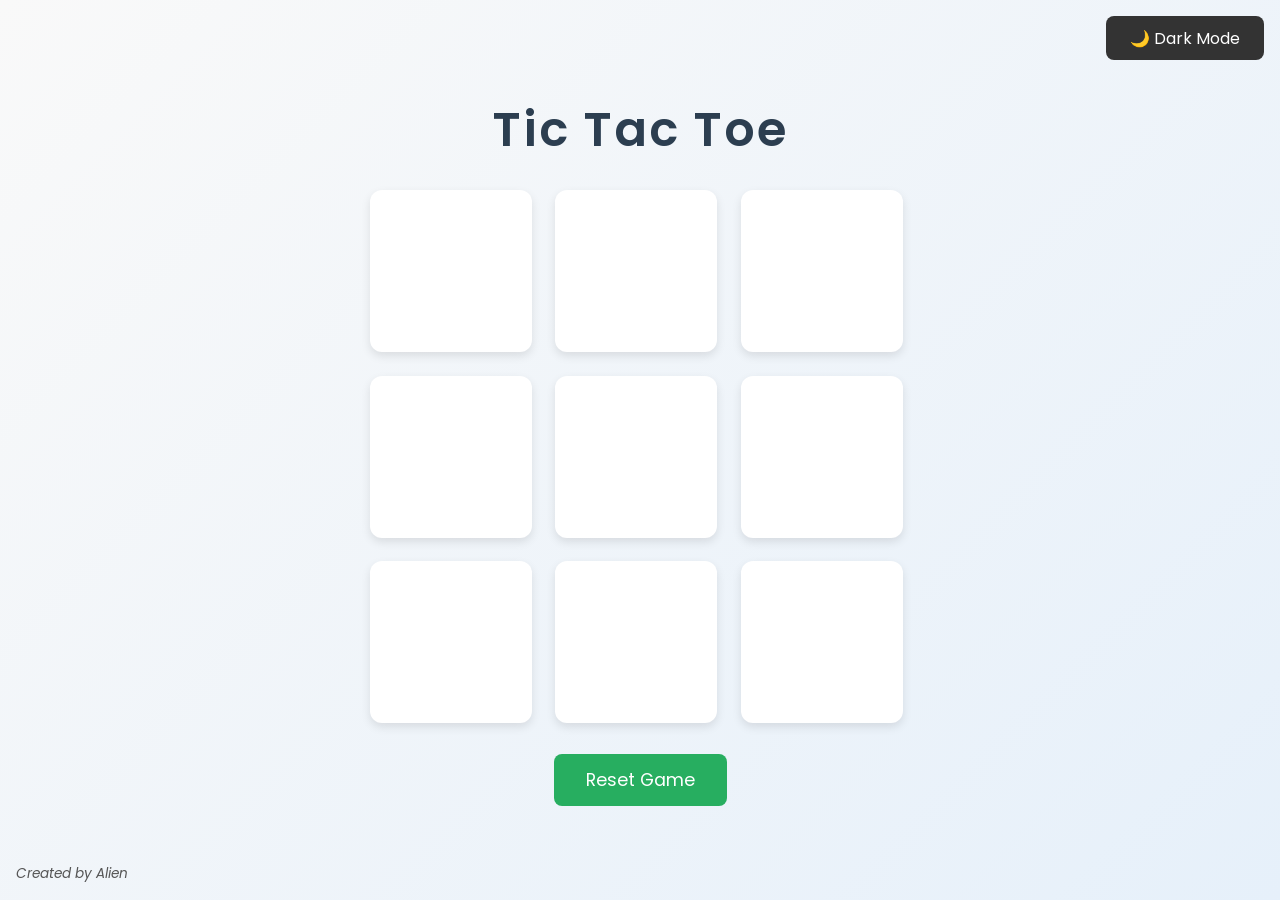
==== TicTacToe/index.html @ a43df576 "Add files via upload" ====
<!DOCTYPE html>
<html lang="en">
  <head>
    <meta charset="UTF-8" />
    <meta name="viewport" content="width=device-width, initial-scale=1.0" />
    <title>Tic-Tac-Toe Game</title>
    <link href="https://fonts.googleapis.com/css2?family=Poppins:wght@400;500;600&display=swap" rel="stylesheet">
    <link rel="stylesheet" href="style.css" />
  </head>
<body>
  <div class="top-bar">
    <button id="theme-btn">🌙 Dark Mode</button>
  </div>

  <div class="msg-container hide">
    <p id="msg">Winner</p>
    <button id="new-btn">New Game</button>
  </div>

  <main>
    <h1>Tic Tac Toe</h1>
    <div class="container">
      <div class="game">
        <button class="box"></button>
        <button class="box"></button>
        <button class="box"></button>
        <button class="box"></button>
        <button class="box"></button>
        <button class="box"></button>
        <button class="box"></button>
        <button class="box"></button>
        <button class="box"></button>
      </div>
    </div>
    <button id="reset-btn">Reset Game</button>
  </main>

  <footer>
    <p>Created by Alien</p>
  </footer>

  <script src="script.js"></script>
</body>

</html>
---- TicTacToe/style.css ----
/* ================= GLOBAL RESET ================= */
* {
  margin: 0;
  padding: 0;
  box-sizing: border-box;
  font-family: "Poppins", sans-serif;
}

/* ================= LIGHT THEME (Default) ================= */
body {
  background: linear-gradient(135deg, #f9f9f9, #e6f0fa);
  color: #2c3e50;
  text-align: center;
  min-height: 100vh;
  display: flex;
  flex-direction: column;
  justify-content: center;
  align-items: center;
  transition: background 0.3s ease, color 0.3s ease;
}

h1 {
  font-size: 3rem;
  margin-bottom: 1.5rem;
  letter-spacing: 2px;
  font-weight: 600;
  color: #2c3e50;
}

/* Game Board */
.container {
  display: flex;
  justify-content: center;
  align-items: center;
}

.game {
  height: 60vmin;
  width: 60vmin;
  display: grid;
  grid-template-columns: repeat(3, 1fr);
  grid-gap: 1rem;
}

.box {
  height: 18vmin;
  width: 18vmin;
  border-radius: 12px;
  border: none;
  background: #ffffff;
  font-size: 8vmin;
  font-weight: bold;
  color: #2980b9; /* Default blue for moves */
  display: flex;
  align-items: center;
  justify-content: center;
  cursor: pointer;
  box-shadow: 0 4px 10px rgba(0,0,0,0.1);
  transition: transform 0.2s ease, background 0.3s ease;
}

.box:hover:not(:disabled) {
  background: #f0f8ff;
  transform: scale(1.05);
}

.box:disabled {
  cursor: not-allowed;
  opacity: 0.85;
}

/* Buttons */
#reset-btn,
#new-btn {
  margin-top: 1.5rem;
  padding: 0.8rem 2rem;
  font-size: 1.1rem;
  background: #27ae60; /* Green buttons */
  color: #fff;
  border-radius: 8px;
  border: none;
  cursor: pointer;
  transition: background 0.3s ease, transform 0.2s ease;
}

#reset-btn:hover,
#new-btn:hover {
  background: #219150;
  transform: translateY(-2px);
}

/* Theme Toggle Button */
.top-bar {
  position: absolute;
  top: 1rem;
  right: 1rem;
}

#theme-btn {
  padding: 0.6rem 1.5rem;
  border: none;
  border-radius: 8px;
  font-size: 1rem;
  cursor: pointer;
  background: #333;
  color: #fff;
  transition: background 0.3s ease, transform 0.2s ease;
}

#theme-btn:hover {
  background: #555;
  transform: translateY(-2px);
}

/* Footer */
footer {
  position: absolute;
  bottom: 1rem;
  left: 1rem;
  font-size: 0.85rem;
  color: #555;
  font-style: italic;
}

/* Winner/Draw Message */
#msg {
  font-size: 2rem;
  font-weight: 600;
  color: #2c3e50;
}

.msg-container {
  position: fixed;
  top: 0;
  left: 0;
  height: 100vh;
  width: 100%;
  background: rgba(255,255,255,0.95);
  display: flex;
  justify-content: center;
  align-items: center;
  flex-direction: column;
  gap: 2rem;
  z-index: 100;
}

.msg-container button {
  background: #2980b9;
}

.msg-container button:hover {
  background: #1f6391;
}

.hide {
  display: none;
}

/* ================= DARK THEME ================= */
body.dark-theme {
  background: linear-gradient(135deg, #0f2027, #203a43, #2c5364);
  color: #f1f1f1;
}

body.dark-theme h1 {
  color: #fdfdfd;
}

body.dark-theme .box {
  background: #1b2a38;
  color: #00d9ff; /* Neon cyan for moves */
  box-shadow: 0 4px 12px rgba(0,0,0,0.6);
}

body.dark-theme .box:hover:not(:disabled) {
  background: #22384d;
}

body.dark-theme #reset-btn,
body.dark-theme #new-btn {
  background: #ff6b6b; /* Red buttons */
}

body.dark-theme #reset-btn:hover,
body.dark-theme #new-btn:hover {
  background: #e63946;
}

body.dark-theme #theme-btn {
  background: #f1f1f1;
  color: #222;
}

body.dark-theme footer {
  color: #bbb;
}

body.dark-theme #msg {
  color: #f1f1f1;
}

body.dark-theme .msg-container {
  background: rgba(0,0,0,0.9);
}

body.dark-theme .msg-container button {
  background: #06d6a0;
}

body.dark-theme .msg-container button:hover {
  background: #04a777;
}
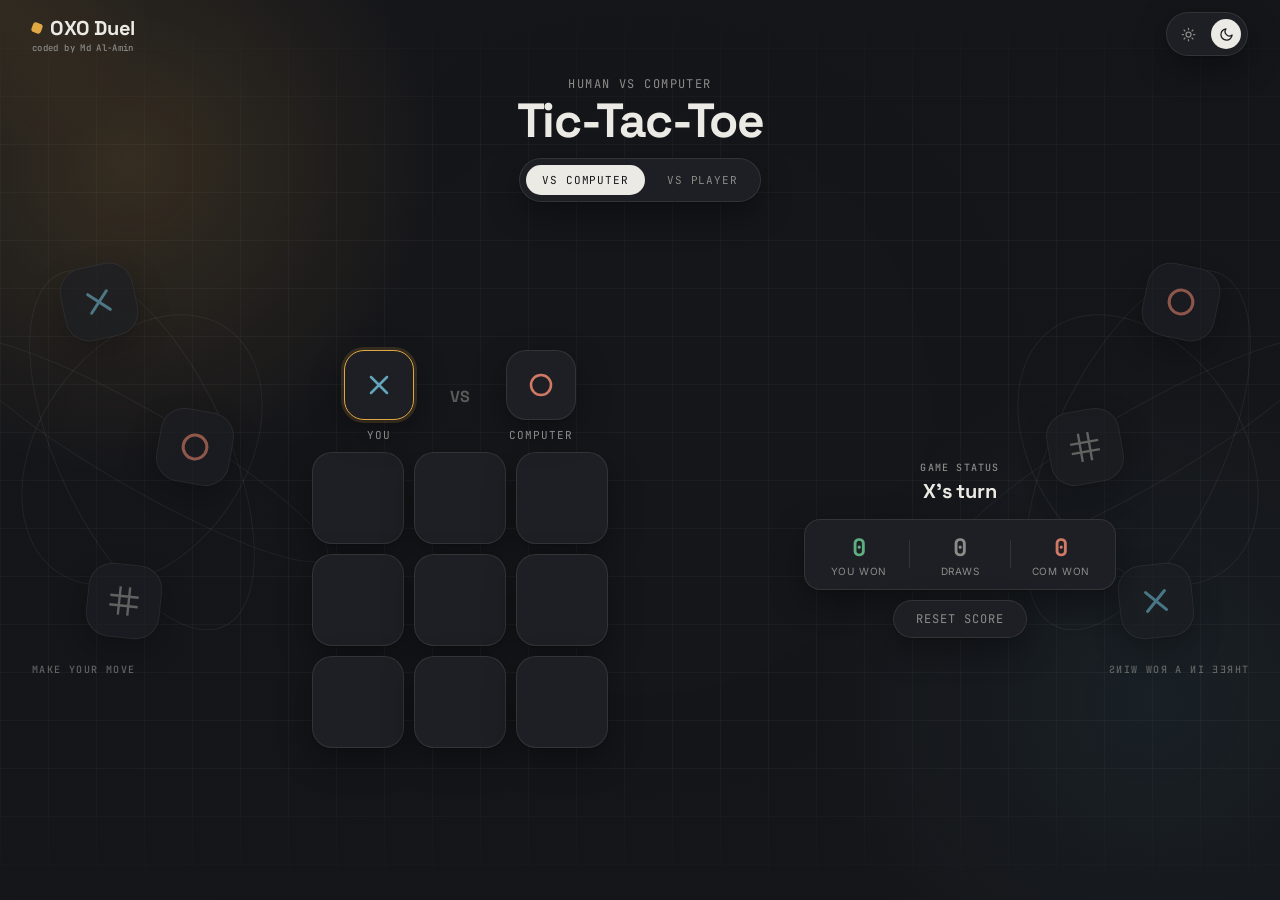
==== commit bcf4e271: "Add files via upload" ====
--- a/TicTacToe/index.html
+++ b/TicTacToe/index.html
@@ -1,45 +1,130 @@
 <!DOCTYPE html>
-<html lang="en">
-  <head>
-    <meta charset="UTF-8" />
-    <meta name="viewport" content="width=device-width, initial-scale=1.0" />
-    <title>Tic-Tac-Toe Game</title>
-    <link href="https://fonts.googleapis.com/css2?family=Poppins:wght@400;500;600&display=swap" rel="stylesheet">
-    <link rel="stylesheet" href="style.css" />
-  </head>
+<html lang="en" data-theme="dark">
+<head>
+<meta charset="UTF-8">
+<meta name="viewport" content="width=device-width, initial-scale=1.0">
+<title>Tic Tac Toe</title>
+<link rel="stylesheet" href="style.css" />
+</head>
+
 <body>
-  <div class="top-bar">
-    <button id="theme-btn">🌙 Dark Mode</button>
+
+<div class="mouse-glow" id="mouse-glow"></div>
+
+<div class="side-art left" aria-hidden="true">
+  <div class="orbit"></div>
+  <div class="orb one">
+    <svg viewBox="0 0 24 24" fill="none" stroke="var(--x)" stroke-width="1.9" stroke-linecap="round"><path d="M6 6l12 12M18 6L6 18"/></svg>
+  </div>
+  <div class="orb two">
+    <svg viewBox="0 0 24 24" fill="none" stroke="var(--o)" stroke-width="1.9"><circle cx="12" cy="12" r="7.5"/></svg>
+  </div>
+  <div class="orb three">
+    <svg viewBox="0 0 24 24" fill="none" stroke="var(--ink-soft)" stroke-width="1.5"><path d="M9 3v18M15 3v18M3 9h18M3 15h18"/></svg>
+  </div>
+  <div class="side-caption">make your move</div>
+</div>
+
+<div class="side-art right" aria-hidden="true">
+  <div class="orbit"></div>
+  <div class="orb one">
+    <svg viewBox="0 0 24 24" fill="none" stroke="var(--o)" stroke-width="1.9"><circle cx="12" cy="12" r="7.5"/></svg>
+  </div>
+  <div class="orb two">
+    <svg viewBox="0 0 24 24" fill="none" stroke="var(--ink-soft)" stroke-width="1.5"><path d="M9 3v18M15 3v18M3 9h18M3 15h18"/></svg>
+  </div>
+  <div class="orb three">
+    <svg viewBox="0 0 24 24" fill="none" stroke="var(--x)" stroke-width="1.9" stroke-linecap="round"><path d="M6 6l12 12M18 6L6 18"/></svg>
+  </div>
+  <div class="side-caption">three in a row wins</div>
+</div>
+
+<div class="topbar">
+  <div class="brand-wrap"><div class="brand"><span class="mark"></span>OXO Duel</div><a class="credit" href="https://github.com/itismdalamin" target="_blank" rel="noopener">coded by Md Al-Amin</a></div>
+  <div class="theme-toggle" role="group" aria-label="Theme switch">
+    <button id="btn-light" aria-label="Light theme">
+      <svg viewBox="0 0 24 24" fill="none" stroke="currentColor" stroke-width="2" stroke-linecap="round"><circle cx="12" cy="12" r="4"/><path d="M12 2v2M12 20v2M4.9 4.9l1.4 1.4M17.7 17.7l1.4 1.4M2 12h2M20 12h2M4.9 19.1l1.4-1.4M17.7 6.3l1.4-1.4"/></svg>
+    </button>
+    <button id="btn-dark" class="active" aria-label="Dark theme">
+      <svg viewBox="0 0 24 24" fill="none" stroke="currentColor" stroke-width="2" stroke-linecap="round" stroke-linejoin="round"><path d="M21 12.8A9 9 0 1 1 11.2 3a7 7 0 0 0 9.8 9.8z"/></svg>
+    </button>
+  </div>
+</div>
+
+<main>
+  <div class="title-block">
+    <div class="eyebrow" id="eyebrow">Human VS Computer</div>
+    <h1>Tic-Tac-Toe</h1>
   </div>
 
-  <div class="msg-container hide">
-    <p id="msg">Winner</p>
-    <button id="new-btn">New Game</button>
+  <div class="mode-toggle" role="group" aria-label="Game mode">
+    <button id="btn-vs-computer" class="active" data-mode="computer">Vs Computer</button>
+    <button id="btn-vs-player" data-mode="player">Vs Player</button>
   </div>
 
-  <main>
-    <h1>Tic Tac Toe</h1>
-    <div class="container">
-      <div class="game">
-        <button class="box"></button>
-        <button class="box"></button>
-        <button class="box"></button>
-        <button class="box"></button>
-        <button class="box"></button>
-        <button class="box"></button>
-        <button class="box"></button>
-        <button class="box"></button>
-        <button class="box"></button>
+  <div class="game-layout">
+    <section class="play-panel">
+      <div class="arena">
+        <div class="duel" id="duel">
+          <div class="duel-side">
+            <div class="duel-icon-wrap active" id="p1-icon">
+              <svg viewBox="0 0 24 24" fill="none" stroke="var(--x)" stroke-width="1.9" stroke-linecap="round"><path d="M6 6l12 12M18 6L6 18"/></svg>
+            </div>
+            <div class="duel-tag" id="p1-tag">You</div>
+          </div>
+          <div class="vs">VS</div>
+          <div class="duel-side">
+            <div class="duel-icon-wrap" id="p2-icon">
+              <svg viewBox="0 0 24 24" fill="none" stroke="var(--o)" stroke-width="1.9"><circle cx="12" cy="12" r="7.5"/></svg>
+            </div>
+            <div class="duel-tag" id="p2-tag">Computer</div>
+          </div>
+        </div>
+      </div>
+
+      <div class="result-banner" id="result-banner">X's turn</div>
+
+      <div class="board" id="board">
+        <button class="cell" data-cell="0" aria-label="Cell 1"></button>
+        <button class="cell" data-cell="1" aria-label="Cell 2"></button>
+        <button class="cell" data-cell="2" aria-label="Cell 3"></button>
+        <button class="cell" data-cell="3" aria-label="Cell 4"></button>
+        <button class="cell" data-cell="4" aria-label="Cell 5"></button>
+        <button class="cell" data-cell="5" aria-label="Cell 6"></button>
+        <button class="cell" data-cell="6" aria-label="Cell 7"></button>
+        <button class="cell" data-cell="7" aria-label="Cell 8"></button>
+        <button class="cell" data-cell="8" aria-label="Cell 9"></button>
+      </div>
+    </section>
+
+    <aside class="side-panel">
+      <div class="result-card">
+        <div class="panel-label">Game status</div>
+        <div class="result-banner" id="result-banner-mobile">X's turn</div>
+      </div>
+        
+    <div class="scoreboard">
+      <div class="score-item" id="score-x">
+        <div class="score-num">0</div>
+        <div class="score-label" id="label-x">You Won</div>
+      </div>
+      <div class="score-divider"></div>
+      <div class="score-item">
+        <div class="score-num" id="draw-num" style="color:var(--tie)">0</div>
+        <div class="score-label">Draws</div>
+      </div>
+      <div class="score-divider"></div>
+      <div class="score-item" id="score-o">
+        <div class="score-num">0</div>
+        <div class="score-label" id="label-o">COM Won</div>
       </div>
     </div>
-    <button id="reset-btn">Reset Game</button>
-  </main>
+    
+      <button class="reset-btn" id="reset-btn">Reset score</button>
+    </aside>
+  </div>
+</main>
 
-  <footer>
-    <p>Created by Alien</p>
-  </footer>
-
-  <script src="script.js"></script>
+<script src="script.js"></script>
 </body>
-
 </html>
--- a/TicTacToe/style.css
+++ b/TicTacToe/style.css
@@ -1,212 +1,543 @@
-/* ================= GLOBAL RESET ================= */
-* {
-  margin: 0;
-  padding: 0;
-  box-sizing: border-box;
-  font-family: "Poppins", sans-serif;
-}
-
-/* ================= LIGHT THEME (Default) ================= */
-body {
-  background: linear-gradient(135deg, #f9f9f9, #e6f0fa);
-  color: #2c3e50;
-  text-align: center;
-  min-height: 100vh;
-  display: flex;
-  flex-direction: column;
-  justify-content: center;
-  align-items: center;
-  transition: background 0.3s ease, color 0.3s ease;
-}
-
-h1 {
-  font-size: 3rem;
-  margin-bottom: 1.5rem;
-  letter-spacing: 2px;
-  font-weight: 600;
-  color: #2c3e50;
-}
-
-/* Game Board */
-.container {
-  display: flex;
-  justify-content: center;
-  align-items: center;
-}
-
-.game {
-  height: 60vmin;
-  width: 60vmin;
-  display: grid;
-  grid-template-columns: repeat(3, 1fr);
-  grid-gap: 1rem;
-}
-
-.box {
-  height: 18vmin;
-  width: 18vmin;
-  border-radius: 12px;
-  border: none;
-  background: #ffffff;
-  font-size: 8vmin;
-  font-weight: bold;
-  color: #2980b9; /* Default blue for moves */
-  display: flex;
-  align-items: center;
-  justify-content: center;
-  cursor: pointer;
-  box-shadow: 0 4px 10px rgba(0,0,0,0.1);
-  transition: transform 0.2s ease, background 0.3s ease;
-}
-
-.box:hover:not(:disabled) {
-  background: #f0f8ff;
-  transform: scale(1.05);
-}
-
-.box:disabled {
-  cursor: not-allowed;
-  opacity: 0.85;
-}
-
-/* Buttons */
-#reset-btn,
-#new-btn {
-  margin-top: 1.5rem;
-  padding: 0.8rem 2rem;
-  font-size: 1.1rem;
-  background: #27ae60; /* Green buttons */
-  color: #fff;
-  border-radius: 8px;
-  border: none;
-  cursor: pointer;
-  transition: background 0.3s ease, transform 0.2s ease;
-}
-
-#reset-btn:hover,
-#new-btn:hover {
-  background: #219150;
-  transform: translateY(-2px);
-}
-
-/* Theme Toggle Button */
-.top-bar {
-  position: absolute;
-  top: 1rem;
-  right: 1rem;
-}
-
-#theme-btn {
-  padding: 0.6rem 1.5rem;
-  border: none;
-  border-radius: 8px;
-  font-size: 1rem;
-  cursor: pointer;
-  background: #333;
-  color: #fff;
-  transition: background 0.3s ease, transform 0.2s ease;
-}
-
-#theme-btn:hover {
-  background: #555;
-  transform: translateY(-2px);
-}
-
-/* Footer */
-footer {
-  position: absolute;
-  bottom: 1rem;
-  left: 1rem;
-  font-size: 0.85rem;
-  color: #555;
-  font-style: italic;
-}
-
-/* Winner/Draw Message */
-#msg {
-  font-size: 2rem;
-  font-weight: 600;
-  color: #2c3e50;
-}
-
-.msg-container {
-  position: fixed;
-  top: 0;
-  left: 0;
-  height: 100vh;
-  width: 100%;
-  background: rgba(255,255,255,0.95);
-  display: flex;
-  justify-content: center;
-  align-items: center;
-  flex-direction: column;
-  gap: 2rem;
-  z-index: 100;
-}
-
-.msg-container button {
-  background: #2980b9;
-}
-
-.msg-container button:hover {
-  background: #1f6391;
-}
-
-.hide {
-  display: none;
-}
-
-/* ================= DARK THEME ================= */
-body.dark-theme {
-  background: linear-gradient(135deg, #0f2027, #203a43, #2c5364);
-  color: #f1f1f1;
-}
-
-body.dark-theme h1 {
-  color: #fdfdfd;
-}
-
-body.dark-theme .box {
-  background: #1b2a38;
-  color: #00d9ff; /* Neon cyan for moves */
-  box-shadow: 0 4px 12px rgba(0,0,0,0.6);
-}
-
-body.dark-theme .box:hover:not(:disabled) {
-  background: #22384d;
-}
-
-body.dark-theme #reset-btn,
-body.dark-theme #new-btn {
-  background: #ff6b6b; /* Red buttons */
-}
-
-body.dark-theme #reset-btn:hover,
-body.dark-theme #new-btn:hover {
-  background: #e63946;
-}
-
-body.dark-theme #theme-btn {
-  background: #f1f1f1;
-  color: #222;
-}
-
-body.dark-theme footer {
-  color: #bbb;
-}
-
-body.dark-theme #msg {
-  color: #f1f1f1;
-}
-
-body.dark-theme .msg-container {
-  background: rgba(0,0,0,0.9);
-}
-
-body.dark-theme .msg-container button {
-  background: #06d6a0;
-}
-
-body.dark-theme .msg-container button:hover {
-  background: #04a777;
-}
+
+@import url('https://fonts.googleapis.com/css2?family=Space+Grotesk:wght@500;700&family=Inter:wght@400;500;600&family=JetBrains+Mono:wght@500;700&display=swap');
+
+:root{
+  --bg: #F7F5F0;
+  --bg-elevated: #FFFFFF;
+  --ink: #1B1D22;
+  --ink-soft: #6B6A66;
+  --line: rgba(27,29,34,0.10);
+  --brass: #C8912F;
+  --brass-soft: rgba(200,145,47,0.14);
+  --x: #3E7A8C;
+  --o: #B0503F;
+  --win: #3E7A5C;
+  --lose: #B0503F;
+  --tie: #6B6A66;
+  --shadow: 0 1px 2px rgba(27,29,34,0.04), 0 8px 24px rgba(27,29,34,0.06);
+}
+
+html[data-theme="dark"]{
+  --bg: #15161A;
+  --bg-elevated: #1D1F24;
+  --ink: #ECEAE4;
+  --ink-soft: #8C8B87;
+  --line: rgba(236,234,228,0.10);
+  --brass: #E0A845;
+  --brass-soft: rgba(224,168,69,0.16);
+  --x: #63A6BC;
+  --o: #D07A66;
+  --win: #5FAE81;
+  --lose: #D07A66;
+  --tie: #8C8B87;
+  --shadow: 0 1px 2px rgba(0,0,0,0.2), 0 12px 32px rgba(0,0,0,0.35);
+}
+
+*{ margin:0; padding:0; box-sizing:border-box; }
+body{
+  position:relative;
+  isolation:isolate;
+}
+
+body::before{
+  content:"";
+  position:fixed;
+  inset:0;
+  z-index:-3;
+  pointer-events:none;
+  background:
+    radial-gradient(circle at 10% 18%, var(--brass-soft), transparent 23%),
+    radial-gradient(circle at 90% 78%, rgba(62,122,140,0.10), transparent 25%),
+    radial-gradient(circle at 50% 45%, transparent 30%, rgba(27,29,34,0.025) 100%);
+}
+
+body::after{
+  content:"";
+  position:fixed;
+  inset:0;
+  z-index:-2;
+  pointer-events:none;
+  opacity:.35;
+  background-image:
+    linear-gradient(var(--line) 1px, transparent 1px),
+    linear-gradient(90deg, var(--line) 1px, transparent 1px);
+  background-size:48px 48px;
+  mask-image:linear-gradient(to bottom, transparent, black 15%, black 85%, transparent);
+}
+
+.side-art{
+  position:fixed;
+  z-index:-1;
+  top:50%;
+  width:220px;
+  height:460px;
+  transform:translateY(-50%);
+  pointer-events:none;
+  opacity:.65;
+}
+
+.side-art.left{left:2.5vw;}
+.side-art.right{right:2.5vw; transform:translateY(-50%) scaleX(-1);}
+.side-art .orbit{
+  position:absolute;
+  inset:35px 25px;
+  border:1px solid var(--line);
+  border-radius:50%;
+  transform:rotate(-25deg);
+}
+
+.side-art .orbit::before,
+.side-art .orbit::after{
+  content:"";
+  position:absolute;
+  border:1px solid var(--line);
+  border-radius:50%;
+}
+
+.side-art .orbit::before{inset:45px -20px; transform:rotate(60deg);}
+.side-art .orbit::after{inset:-20px 45px; transform:rotate(-35deg);}
+.side-art .orb{
+  position:absolute;
+  width:74px;
+  height:74px;
+  border-radius:24px;
+  border:1px solid var(--line);
+  background:var(--bg-elevated);
+  box-shadow:var(--shadow);
+  display:grid;
+  place-items:center;
+}
+
+.side-art .orb svg{width:38px;height:38px;}
+.side-art .orb.one{top:45px;left:30px;transform:rotate(-12deg);}
+.side-art .orb.two{top:190px;right:20px;transform:rotate(10deg);}
+.side-art .orb.three{bottom:42px;left:55px;transform:rotate(6deg);}
+.side-caption{
+  position:absolute;
+  bottom:4px;
+  left:0;
+  font:500 10px 'JetBrains Mono',monospace;
+  letter-spacing:.14em;
+  text-transform:uppercase;
+  color:var(--ink-soft);
+}
+
+.mouse-glow{
+  position:fixed;
+  z-index:-1;
+  width:320px;
+  height:320px;
+  border-radius:50%;
+  pointer-events:none;
+  transform:translate(-50%,-50%);
+  background:radial-gradient(circle, var(--brass-soft), transparent 68%);
+  opacity:.55;
+  transition:opacity .25s ease;
+}
+
+@media (max-width:1100px){
+  .side-art{opacity:.28; transform:translateY(-50%) scale(.82);}
+  .side-art.right{transform:translateY(-50%) scaleX(-1) scale(.82);}
+}
+
+@media (max-width:700px){
+  .side-art{display:none;}
+}
+
+html, body{ height:100%; }
+body{
+  font-family:'Inter', sans-serif;
+  background:var(--bg);
+  color:var(--ink);
+  height:100vh;
+  height:100dvh;
+  display:flex;
+  flex-direction:column;
+  transition: background 0.4s ease, color 0.4s ease;
+  overflow:hidden;
+}
+
+.topbar{
+  display:flex;
+  justify-content:space-between;
+  align-items:center;
+  padding: 12px 32px;
+  flex-shrink:0;
+}
+
+.brand{
+  font-family:'Space Grotesk', sans-serif;
+  font-weight:700;
+  font-size:20px;
+  letter-spacing:-0.02em;
+  display:flex;
+  align-items:center;
+  gap:8px;
+}
+
+.brand .mark{
+  width:10px; height:10px;
+  border-radius:3px;
+  background:var(--brass);
+  transform: rotate(20deg);
+  display:inline-block;
+}
+
+.theme-toggle{
+  display:flex;
+  align-items:center;
+  gap:8px;
+  background:var(--bg-elevated);
+  border:1px solid var(--line);
+  padding:6px;
+  border-radius:999px;
+  cursor:pointer;
+  box-shadow: var(--shadow);
+}
+
+.theme-toggle button{
+  all:unset;
+  width:30px; height:30px;
+  border-radius:999px;
+  display:flex; align-items:center; justify-content:center;
+  cursor:pointer;
+  color:var(--ink-soft);
+  transition: background 0.25s ease, color 0.25s ease;
+}
+
+.theme-toggle button.active{
+  background:var(--ink);
+  color:var(--bg);
+}
+
+.theme-toggle svg{ width:15px; height:15px; }
+main{
+  max-width: 860px;
+  width:100%;
+  margin: 0 auto;
+  padding: 6px 24px 16px;
+  display:flex;
+  flex:1;
+  min-height:0;
+  flex-direction:column;
+  align-items:center;
+  justify-content:space-evenly;
+  text-align:center;
+  overflow:hidden;
+  gap:10px;
+}
+
+.title-block{
+  display:flex;
+  flex-direction:column;
+  gap:4px;
+  flex-shrink:0;
+}
+
+.eyebrow{
+  font-family:'JetBrains Mono', monospace;
+  font-size:12px;
+  letter-spacing:0.12em;
+  text-transform:uppercase;
+  color:var(--ink-soft);
+}
+
+h1{
+  font-family:'Space Grotesk', sans-serif;
+  font-size: clamp(28px, 5vw, 48px);
+  font-weight:700;
+  letter-spacing:-0.03em;
+  line-height:1.05;
+}
+
+.mode-toggle{
+  display:flex;
+  align-items:center;
+  gap:6px;
+  background:var(--bg-elevated);
+  border:1px solid var(--line);
+  padding:6px;
+  border-radius:999px;
+  box-shadow: var(--shadow);
+  flex-shrink:0;
+}
+
+.mode-toggle button{
+  all:unset;
+  cursor:pointer;
+  padding:8px 16px;
+  border-radius:999px;
+  font-family:'JetBrains Mono', monospace;
+  font-size:11px;
+  letter-spacing:0.08em;
+  text-transform:uppercase;
+  color:var(--ink-soft);
+  transition: background 0.25s ease, color 0.25s ease;
+}
+
+.mode-toggle button.active{
+  background:var(--ink);
+  color:var(--bg);
+}
+
+.arena{
+  width:100%;
+  max-width:420px;
+  display:flex;
+  align-items:center;
+  justify-content:center;
+  position:relative;
+}
+
+.duel{
+  display:flex;
+  align-items:center;
+  justify-content:center;
+  gap: 36px;
+  width:100%;
+}
+
+.duel-side{
+  display:flex;
+  flex-direction:column;
+  align-items:center;
+  gap:8px;
+}
+
+.duel-icon-wrap{
+  width:70px; height:70px;
+  border-radius:20px;
+  background:var(--bg-elevated);
+  border:1px solid var(--line);
+  display:flex; align-items:center; justify-content:center;
+  box-shadow:var(--shadow);
+  transition: transform 0.25s ease, border-color 0.25s ease, box-shadow 0.25s ease;
+}
+
+.duel-icon-wrap svg{ width:32px; height:32px; }
+.duel-icon-wrap.active{
+  border-color:var(--brass);
+  box-shadow: 0 0 0 3px var(--brass-soft), var(--shadow);
+}
+
+.duel-tag{
+  font-family:'JetBrains Mono', monospace;
+  font-size:11px;
+  letter-spacing:0.08em;
+  text-transform:uppercase;
+  color:var(--ink-soft);
+}
+
+.vs{
+  font-family:'Space Grotesk', sans-serif;
+  font-weight:700;
+  font-size:16px;
+  color:var(--ink-soft);
+  opacity:0.6;
+}
+
+.clash-shake{ animation: shake 0.4s ease; }
+@keyframes shake{
+  0%,100%{ transform:translateX(0); }
+  20%{ transform:translateX(-6px) rotate(-3deg); }
+  40%{ transform:translateX(6px) rotate(3deg); }
+  60%{ transform:translateX(-4px) rotate(-2deg); }
+  80%{ transform:translateX(4px) rotate(2deg); }
+}
+
+.result-banner{
+  font-family:'Space Grotesk', sans-serif;
+  font-weight:700;
+  font-size: 20px;
+  min-height: 26px;
+  letter-spacing:-0.01em;
+}
+
+.result-banner.win{ color:var(--win); }
+.result-banner.lose{ color:var(--lose); }
+.result-banner.tie{ color:var(--tie); }
+.board{
+  display:grid;
+  grid-template-columns:repeat(3,1fr);
+  gap:10px;
+}
+
+.cell{
+  all:unset;
+  cursor:pointer;
+  width:90px; height:90px;
+  border-radius:20px;
+  background:var(--bg-elevated);
+  border:1.5px solid var(--line);
+  display:flex;
+  align-items:center;
+  justify-content:center;
+  box-shadow: var(--shadow);
+  transition: transform 0.18s ease, border-color 0.18s ease, box-shadow 0.18s ease;
+}
+
+.cell svg{ width:36px; height:36px; transition: transform 0.18s ease; }
+.cell:not(.filled):hover{ transform: translateY(-4px); }
+.cell:not(.filled):hover svg{ transform: scale(1.08); }
+.cell:not(.filled):active{ transform: translateY(-1px) scale(0.97); }
+.cell:focus-visible{ outline: 2px solid var(--brass); outline-offset:3px; }
+.cell.filled{ cursor:default; }
+.cell.win{
+  border-color:var(--win);
+  box-shadow: 0 0 0 2px var(--win) inset, var(--shadow);
+}
+
+.scoreboard{
+  display:flex;
+  align-items:center;
+  justify-content:space-around;
+  gap:20px;
+  background:var(--bg-elevated);
+  border:1px solid var(--line);
+  border-radius:16px;
+  padding: 12px 24px;
+  box-shadow: var(--shadow);
+}
+
+.score-item{ text-align:center; min-width:60px; }
+.score-num{
+  font-family:'JetBrains Mono', monospace;
+  font-size:24px;
+  font-weight:700;
+}
+
+.score-label{
+  font-size:10px;
+  color:var(--ink-soft);
+  letter-spacing:0.08em;
+  text-transform:uppercase;
+  margin-top:2px;
+}
+
+.score-divider{ width:1px; height:28px; background:var(--line); }
+#score-x .score-num{ color:var(--win); }
+#score-o .score-num{ color:var(--lose); }
+.reset-btn{
+  all:unset;
+  cursor:pointer;
+  font-family:'JetBrains Mono', monospace;
+  font-size:12px;
+  letter-spacing:0.08em;
+  text-transform:uppercase;
+  color:var(--ink-soft);
+  background:var(--bg-elevated);
+  border:1.5px solid var(--line);
+  border-radius:999px;
+  padding:10px 22px;
+  box-shadow:var(--shadow);
+  transition: color 0.2s ease, border-color 0.2s ease, transform 0.18s ease, box-shadow 0.18s ease;
+}
+
+.reset-btn:hover{ color:var(--ink); border-color:var(--brass); transform:translateY(-2px); }
+.reset-btn:active{ transform:translateY(0) scale(0.97); }
+.reset-btn:focus-visible{ outline:2px solid var(--brass); outline-offset:3px; }
+@media (max-width:700px){
+  .topbar{ padding: 10px 16px; }
+  main{ padding: 4px 16px 12px; gap:8px; }
+  .duel-icon-wrap{ width:54px; height:54px; }
+  .duel-icon-wrap svg{ width:26px; height:26px; }
+  .duel{ gap:20px; }
+  .cell{ width:100%; height:auto; aspect-ratio:1; }
+  .cell svg{ width:30px; height:30px; }
+  .board{ gap:8px; width:100%; }
+  .scoreboard{ padding:10px 16px; gap:12px; width:100%; }
+}
+
+@media (prefers-reduced-motion: reduce){
+  *{ animation-duration: 0.01ms !important; transition-duration: 0.01ms !important; }
+}
+
+.brand-wrap{display:flex;flex-direction:column;align-items:flex-start;gap:1px}
+.credit{font:500 9px 'JetBrains Mono',monospace;letter-spacing:.04em;color:var(--ink-soft);text-decoration:none;transition:color .2s ease}
+.credit:hover{color:var(--brass)}
+
+.game-layout{
+  width:100%;
+  display:flex;
+  flex-direction:column;
+  align-items:center;
+  justify-content:space-evenly;
+  flex:1;
+  min-height:0;
+  gap:10px;
+}
+
+.play-panel{
+  display:flex;
+  flex-direction:column;
+  align-items:center;
+  gap:10px;
+  width:100%;
+}
+
+.side-panel{
+  display:flex;
+  flex-direction:column;
+  align-items:center;
+  justify-content:center;
+  gap:10px;
+  width:100%;
+}
+
+.result-card{width:100%;display:flex;flex-direction:column;align-items:center;gap:4px;min-height:48px}
+.panel-label{font:500 10px 'JetBrains Mono',monospace;letter-spacing:.12em;text-transform:uppercase;color:var(--ink-soft)}
+.side-panel .result-banner{min-height:26px}
+.play-panel .result-banner{display:none}
+
+@media (min-width:701px){
+  main{max-width:1000px;padding:8px 24px 16px;gap:12px;}
+  .game-layout{
+    display:grid;
+    grid-template-columns:minmax(340px, 1fr) auto;
+    gap:48px;
+    align-items:center;
+    justify-content:center;
+  }
+  .cell{width:min(90px, 7.5vw);height:min(90px, 7.5vw)}
+  .board{gap:10px;width:auto;}
+  .scoreboard{padding:12px 24px;width:auto;}
+}
+
+@media (max-width:700px){
+  body{overflow:hidden;}
+  main{padding:4px 16px 12px; gap:8px; justify-content:space-evenly;}
+  .title-block{display:flex; gap:2px;}
+  h1{font-size:clamp(22px, 6vw, 32px);}
+  .eyebrow{font-size:10px;}
+  .mode-toggle{display:flex;}
+  .mode-toggle button{padding:6px 12px; font-size:10px;}
+  .game-layout{display:flex; flex-direction:column; justify-content:space-evenly; flex:1; width:100%; gap:8px;}
+  .play-panel{display:flex; flex-direction:column; gap:8px; width:100%;}
+  .arena{max-width:none; width:100%;}
+  .duel{gap:16px; justify-content:space-around; width:100%;}
+  .duel-icon-wrap{width:50px; height:50px; border-radius:14px;}
+  .duel-icon-wrap svg{width:22px; height:22px;}
+  .play-panel > .result-banner{display:block; min-height:20px; font-size:16px;}
+  .board{gap:8px; width:100%; max-width:320px;}
+  .cell{width:100%; height:auto; aspect-ratio:1; border-radius:16px;}
+  .cell svg{width:28px; height:28px;}
+  .side-panel{display:flex; flex-direction:column; gap:8px; width:100%; margin-top:8px;}
+  .result-card{display:none;}
+  .scoreboard{padding:8px 14px; gap:10px; border-radius:12px; width:100%; box-sizing:border-box;}
+  .score-num{font-size:20px;}
+  .score-label{font-size:9px;}
+  .reset-btn{padding:10px 16px; font-size:10px; width:100%; text-align:center; box-sizing:border-box;}
+}
+
+@media (max-height:660px){
+  main{gap:4px; padding-top:2px; padding-bottom:6px;}
+  h1{font-size:20px;}
+  .eyebrow{font-size:9px;}
+  .mode-toggle button{padding:5px 10px; font-size:9px;}
+  .duel-icon-wrap{width:42px; height:42px;}
+  .duel-icon-wrap svg{width:18px; height:18px;}
+  .board{max-width:260px;}
+  .scoreboard{padding:6px 12px;}
+  .score-num{font-size:18px;}
+  .reset-btn{padding:8px 12px; font-size:9px;}
+}
